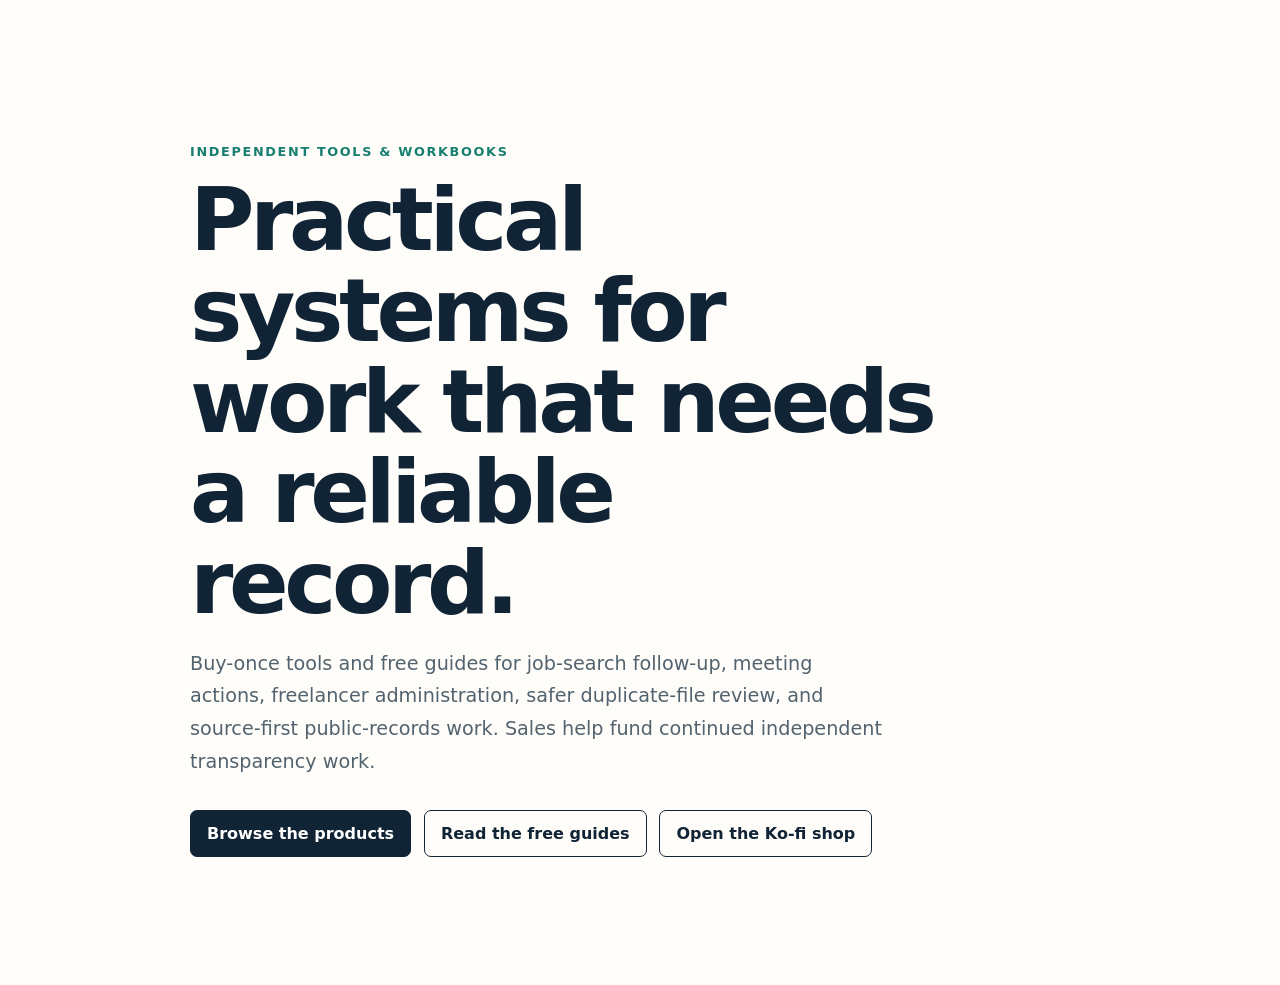
==== index.html @ 99cd5924 "Publish root crawler controls and traffic hub" ====
<!doctype html>
<html lang="en">
<head>
  <meta charset="utf-8">
  <meta name="viewport" content="width=device-width, initial-scale=1">
  <meta name="description" content="Independent, practical tools and free guides for job searches, meetings, freelance administration, digital organization, and public-records evidence.">
  <meta name="robots" content="index,follow">
  <link rel="canonical" href="https://mikelongfamous.github.io/">
  <title>Michael Long — Independent Tools and Workbooks</title>
  <style>
    :root{font-family:Inter,ui-sans-serif,system-ui,sans-serif;color:#17222b;background:#fffdf9}*{box-sizing:border-box}body{margin:0}.shell{width:min(900px,calc(100% - 2rem));margin:auto;padding:8rem 0}p{line-height:1.7;color:#52636f}h1{max-width:760px;margin:0;color:#112436;font-size:clamp(2.8rem,7vw,5.5rem);line-height:1.03;letter-spacing:-.05em}.eyebrow{color:#167f70;font-size:.8rem;font-weight:850;letter-spacing:.13em;text-transform:uppercase}.lede{max-width:700px;font-size:1.2rem}.links{display:flex;flex-wrap:wrap;gap:.8rem;margin-top:2rem}.links a{padding:.8rem 1rem;border:1px solid #112436;border-radius:7px;color:#112436;font-weight:800;text-decoration:none}.links a:first-child{background:#112436;color:white}
  </style>
</head>
<body>
  <main class="shell">
    <p class="eyebrow">INDEPENDENT TOOLS & WORKBOOKS</p>
    <h1>Practical systems for work that needs a reliable record.</h1>
    <p class="lede">Buy-once tools and free guides for job-search follow-up, meeting actions, freelancer administration, safer duplicate-file review, and source-first public-records work. Sales help fund continued independent transparency work.</p>
    <div class="links"><a href="https://mikelongfamous.github.io/public-records-evidence-kit/products.html">Browse the products</a><a href="https://mikelongfamous.github.io/public-records-evidence-kit/guides/">Read the free guides</a><a href="https://ko-fi.com/mikelongfamous/shop">Open the Ko-fi shop</a></div>
  </main>
</body>
</html>
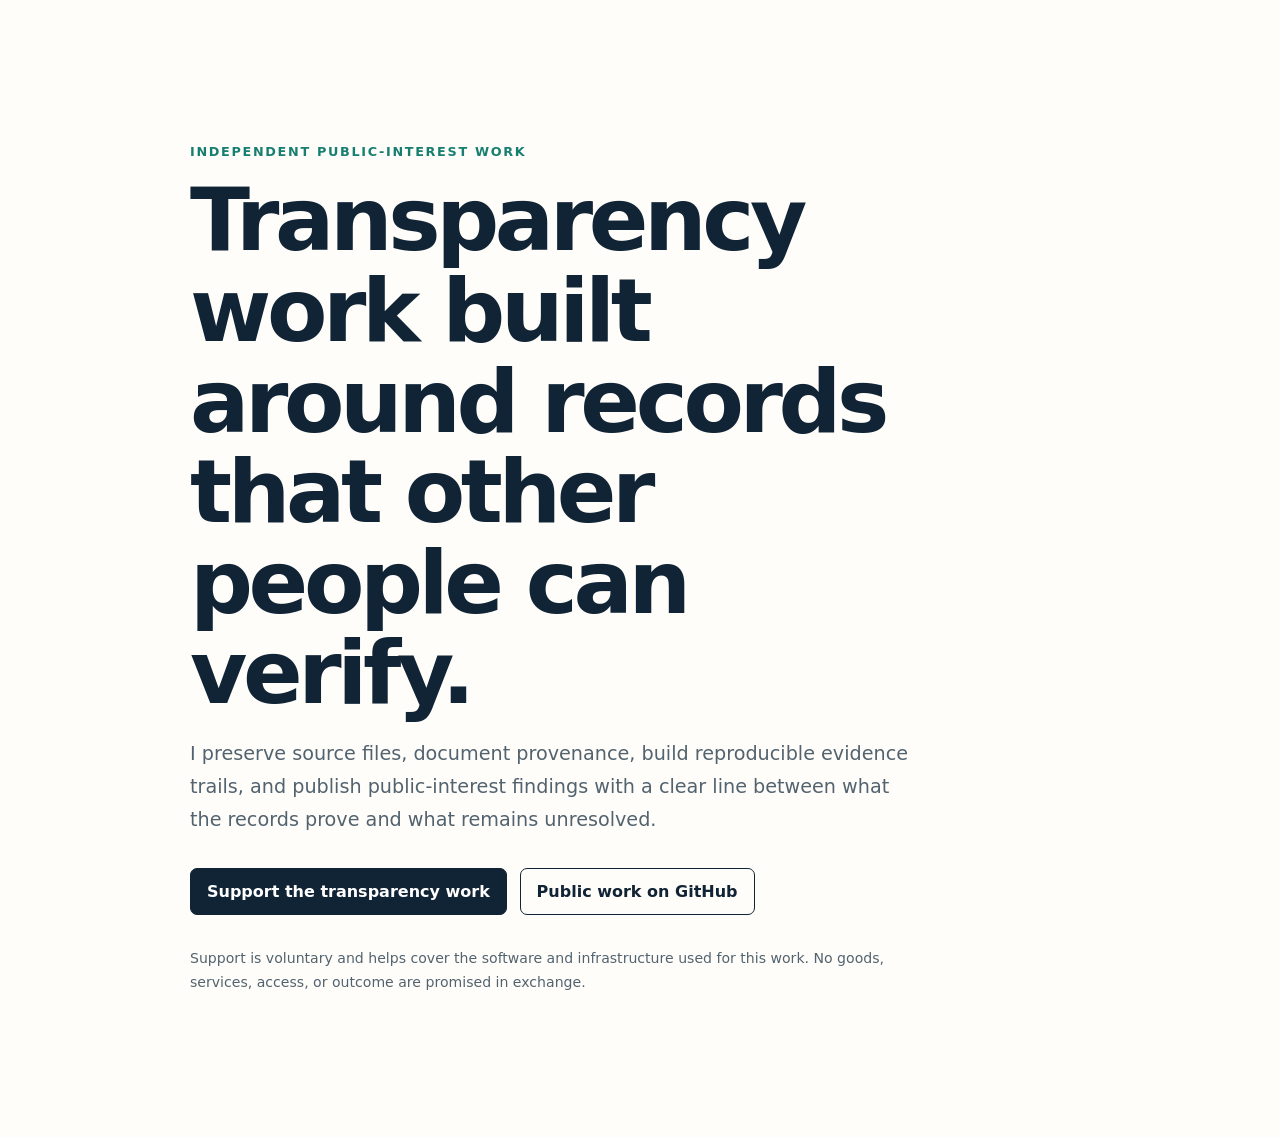
==== commit a5c5f44d: "make root Pages site noncommercial" ====
--- a/index.html
+++ b/index.html
@@ -3,20 +3,22 @@
 <head>
   <meta charset="utf-8">
   <meta name="viewport" content="width=device-width, initial-scale=1">
-  <meta name="description" content="Independent, practical tools and free guides for job searches, meetings, freelance administration, digital organization, and public-records evidence.">
+  <meta name="description" content="Michael Long's independent public-interest transparency work, focused on verifiable records, source preservation, and reproducible evidence methods.">
   <meta name="robots" content="index,follow">
   <link rel="canonical" href="https://mikelongfamous.github.io/">
-  <title>Michael Long — Independent Tools and Workbooks</title>
+  <title>Michael Long — Independent Transparency Work</title>
   <style>
-    :root{font-family:Inter,ui-sans-serif,system-ui,sans-serif;color:#17222b;background:#fffdf9}*{box-sizing:border-box}body{margin:0}.shell{width:min(900px,calc(100% - 2rem));margin:auto;padding:8rem 0}p{line-height:1.7;color:#52636f}h1{max-width:760px;margin:0;color:#112436;font-size:clamp(2.8rem,7vw,5.5rem);line-height:1.03;letter-spacing:-.05em}.eyebrow{color:#167f70;font-size:.8rem;font-weight:850;letter-spacing:.13em;text-transform:uppercase}.lede{max-width:700px;font-size:1.2rem}.links{display:flex;flex-wrap:wrap;gap:.8rem;margin-top:2rem}.links a{padding:.8rem 1rem;border:1px solid #112436;border-radius:7px;color:#112436;font-weight:800;text-decoration:none}.links a:first-child{background:#112436;color:white}
+    :root{font-family:Inter,ui-sans-serif,system-ui,sans-serif;color:#17222b;background:#fffdf9}*{box-sizing:border-box}body{margin:0}.shell{width:min(900px,calc(100% - 2rem));margin:auto;padding:8rem 0}p{line-height:1.7;color:#52636f}h1{max-width:780px;margin:0;color:#112436;font-size:clamp(2.8rem,7vw,5.5rem);line-height:1.03;letter-spacing:-.05em}.eyebrow{color:#167f70;font-size:.8rem;font-weight:850;letter-spacing:.13em;text-transform:uppercase}.lede{max-width:720px;font-size:1.2rem}.links{display:flex;flex-wrap:wrap;gap:.8rem;margin-top:2rem}.links a{padding:.8rem 1rem;border:1px solid #112436;border-radius:7px;color:#112436;font-weight:800;text-decoration:none}.links a:first-child{background:#112436;color:white}.note{max-width:720px;margin-top:2rem;font-size:.88rem}
   </style>
+  <script type="application/ld+json">{"@context":"https://schema.org","@type":"Person","name":"Michael Long","url":"https://mikelongfamous.github.io/","sameAs":["https://github.com/MikeLongFamous"]}</script>
 </head>
 <body>
   <main class="shell">
-    <p class="eyebrow">INDEPENDENT TOOLS & WORKBOOKS</p>
-    <h1>Practical systems for work that needs a reliable record.</h1>
-    <p class="lede">Buy-once tools and free guides for job-search follow-up, meeting actions, freelancer administration, safer duplicate-file review, and source-first public-records work. Sales help fund continued independent transparency work.</p>
-    <div class="links"><a href="https://mikelongfamous.github.io/public-records-evidence-kit/products.html">Browse the products</a><a href="https://mikelongfamous.github.io/public-records-evidence-kit/guides/">Read the free guides</a><a href="https://ko-fi.com/mikelongfamous/shop">Open the Ko-fi shop</a></div>
+    <p class="eyebrow">INDEPENDENT PUBLIC-INTEREST WORK</p>
+    <h1>Transparency work built around records that other people can verify.</h1>
+    <p class="lede">I preserve source files, document provenance, build reproducible evidence trails, and publish public-interest findings with a clear line between what the records prove and what remains unresolved.</p>
+    <div class="links"><a href="https://ko-fi.com/mikelongfamous">Support the transparency work</a><a href="https://github.com/MikeLongFamous">Public work on GitHub</a></div>
+    <p class="note">Support is voluntary and helps cover the software and infrastructure used for this work. No goods, services, access, or outcome are promised in exchange.</p>
   </main>
 </body>
 </html>
